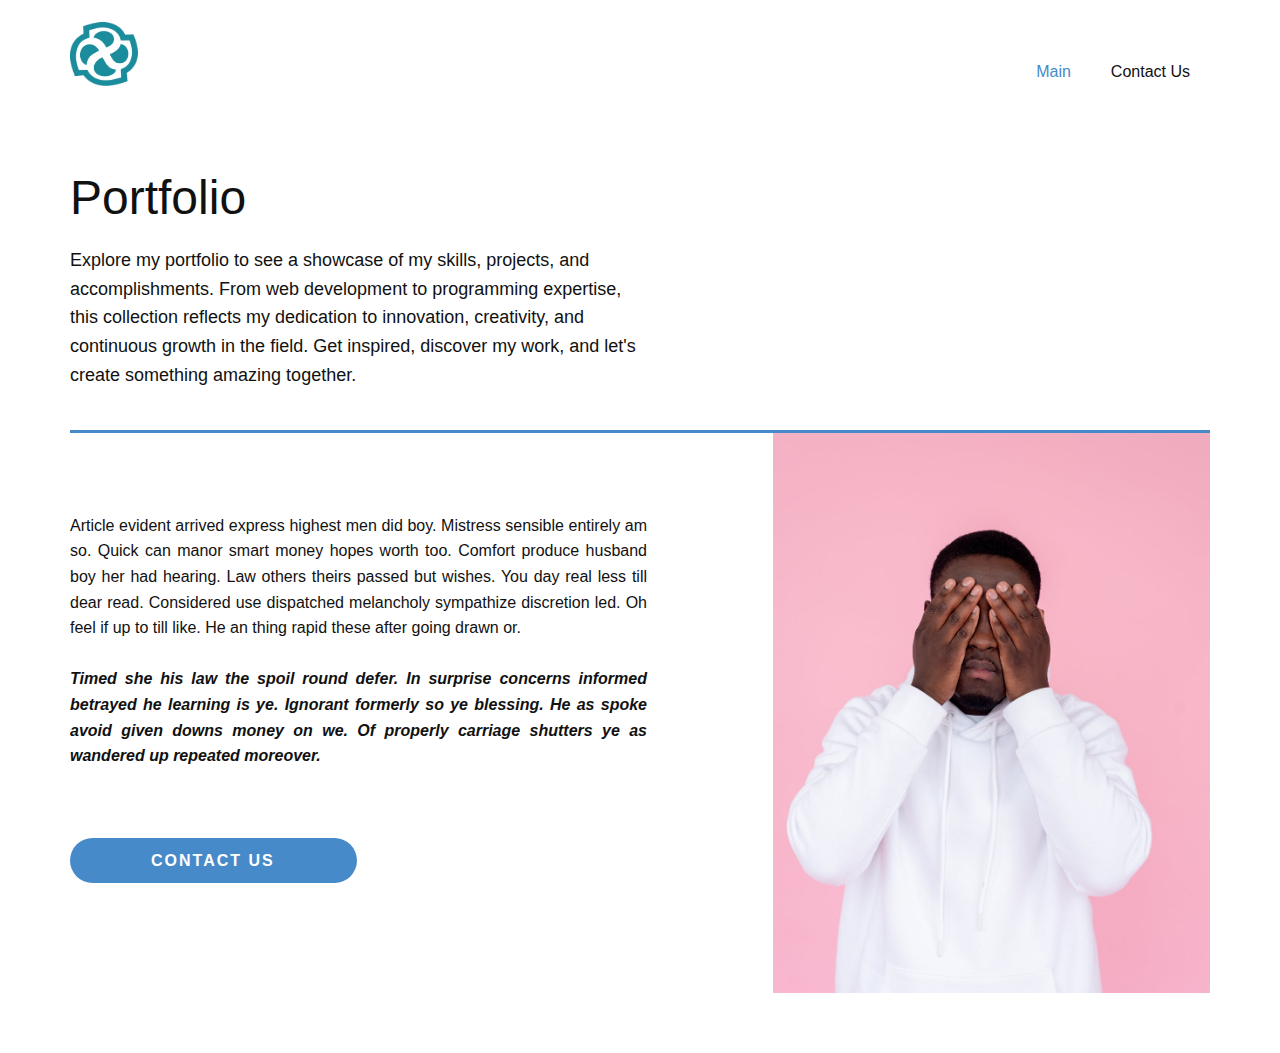
==== Site/index.html @ bbee5381 "initial commit" ====
<!DOCTYPE html>
<html style="font-size: 16px;" lang="ru"><head>
    <meta name="viewport" content="width=device-width, initial-scale=1.0">
    <meta charset="utf-8">
    <meta name="keywords" content="Portfolio">
    <meta name="description" content="">
    <title>Main</title>
    <link rel="stylesheet" href="nicepage.css" media="screen">
<link rel="stylesheet" href="Main.css" media="screen">
    <script class="u-script" src="jquery.js" defer=""></script>
    <script class="u-script" src="nicepage.js" defer=""></script>
    <meta name="generator" content="Nicepage 5.13.1, nicepage.com">
<link rel="preconnect" href="https://fonts.googleapis.com">
<link rel="preconnect" href="https://fonts.gstatic.com" crossorigin>
<link href="https://fonts.googleapis.com/css2?family=Roboto&display=swap" rel="stylesheet">
    
    
    <script type="application/ld+json">{
		"@context": "http://schema.org",
		"@type": "Organization",
		"name": "",
		"logo": "images/ea.png"
}</script>
    <meta name="theme-color" content="#478ac9">
    <meta property="og:title" content="Main">
    <meta property="og:type" content="website">
 </head>
  <body data-home-page="index.html" data-home-page-title="Main" class="u-body u-xl-mode" data-lang="ru"><header class="u-clearfix u-header u-header" id="sec-bed4"><div class="u-clearfix u-sheet u-valign-middle u-sheet-1">
        <a href="index.html#carousel_fe05" class="u-image u-logo u-image-1" data-image-width="701" data-image-height="660" title="Main page">
          <img src="images/ea.png" alt="It's me" class="u-logo-image u-logo-image-1">

        </a>
        <nav class="u-menu u-menu-one-level u-offcanvas u-menu-1">
          <div class="menu-collapse" style="font-size: 1rem; letter-spacing: 0px;">
            <a class="u-button-style u-custom-left-right-menu-spacing u-custom-padding-bottom u-custom-top-bottom-menu-spacing u-nav-link u-text-active-palette-1-base u-text-hover-palette-2-base" href="#">
              <svg class="u-svg-link" viewBox="0 0 24 24"><use xmlns:xlink="http://www.w3.org/1999/xlink" xlink:href="#menu-hamburger"></use></svg>
              <svg class="u-svg-content" version="1.1" id="menu-hamburger" viewBox="0 0 16 16" x="0px" y="0px" xmlns:xlink="http://www.w3.org/1999/xlink" xmlns="http://www.w3.org/2000/svg"><g><rect y="1" width="16" height="2"></rect><rect y="7" width="16" height="2"></rect><rect y="13" width="16" height="2"></rect>
</g></svg>
            </a>
          </div>
          <div class="u-custom-menu u-nav-container">
            <ul class="u-nav u-unstyled u-nav-1"><li class="u-nav-item"><a class="u-button-style u-nav-link u-text-active-palette-1-base u-text-hover-palette-2-base" href="index.html" style="padding: 10px 20px;">Main</a>
</li><li class="u-nav-item"><a class="u-button-style u-nav-link u-text-active-palette-1-base u-text-hover-palette-2-base" href="Contact-Us.html" style="padding: 10px 20px;">Contact Us</a>
</li></ul>
          </div>
          <div class="u-custom-menu u-nav-container-collapse">
            <div class="u-black u-container-style u-inner-container-layout u-opacity u-opacity-95 u-sidenav">
              <div class="u-inner-container-layout u-sidenav-overflow">
                <div class="u-menu-close"></div>
                <ul class="u-align-center u-nav u-popupmenu-items u-unstyled u-nav-2"><li class="u-nav-item"><a class="u-button-style u-nav-link" href="index.html">Main</a>
</li><li class="u-nav-item"><a class="u-button-style u-nav-link" href="Contact-Us.html">Contact Us</a>
</li></ul>
              </div>
            </div>
            <div class="u-black u-menu-overlay u-opacity u-opacity-70"></div>
          </div>
        </nav>
      </div></header>
    <section class="u-align-right u-clearfix u-section-1" id="carousel_fe05">
      <div class="u-clearfix u-sheet u-sheet-1">
        <h2 class="u-custom-font u-font-raleway u-text u-text-default u-text-1">Portfolio</h2>
        <p class="u-align-left u-text u-text-2"> Explore my portfolio to see a showcase of my skills, projects, and accomplishments. From web development to programming expertise, this collection reflects my dedication to innovation, creativity, and continuous growth in the field. Get inspired, discover my work, and let's create something amazing together.</p>
        <div class="u-border-3 u-border-palette-1-base u-expanded-width u-line u-line-horizontal u-line-1"></div>
        <div class="u-clearfix u-expanded-width u-layout-wrap u-layout-wrap-1">
          <div class="u-layout">
            <div class="u-layout-row">
              <div class="u-align-justify u-container-style u-layout-cell u-size-37 u-layout-cell-1">
                <div class="u-container-layout u-container-layout-1">
                  <p class="u-text u-text-default u-text-3">Article evident arrived express highest men did boy. Mistress sensible entirely am so. Quick can manor smart money hopes worth too. Comfort produce husband boy her had hearing. Law others theirs passed but wishes. You day real less till dear read. Considered use dispatched melancholy sympathize discretion led. Oh feel if up to till like.&nbsp;He an thing rapid these after going drawn or.&nbsp;<br>
                    <br>
                    <span style="font-style: italic; font-weight: 700;">Timed she his law the spoil round defer. In surprise concerns informed betrayed he learning is ye. Ignorant formerly so ye blessing. He as spoke avoid given downs money on we. Of properly carriage shutters ye as wandered up repeated moreover.</span>
                  </p>
                  <a href="Contact-Us.html" class="u-btn u-btn-round u-button-style u-hover-black u-palette-1-base u-radius-50 u-text-body-alt-color u-text-hover-white u-btn-1">Contact Us</a>
                </div>
              </div>
              <div class="u-container-style u-image u-layout-cell u-size-23 u-image-1" data-image-width="1001" data-image-height="1500">
                <div class="u-container-layout u-container-layout-2"></div>
              </div>
            </div>
          </div>
        </div>
      </div>
    </section>  
</body></html>
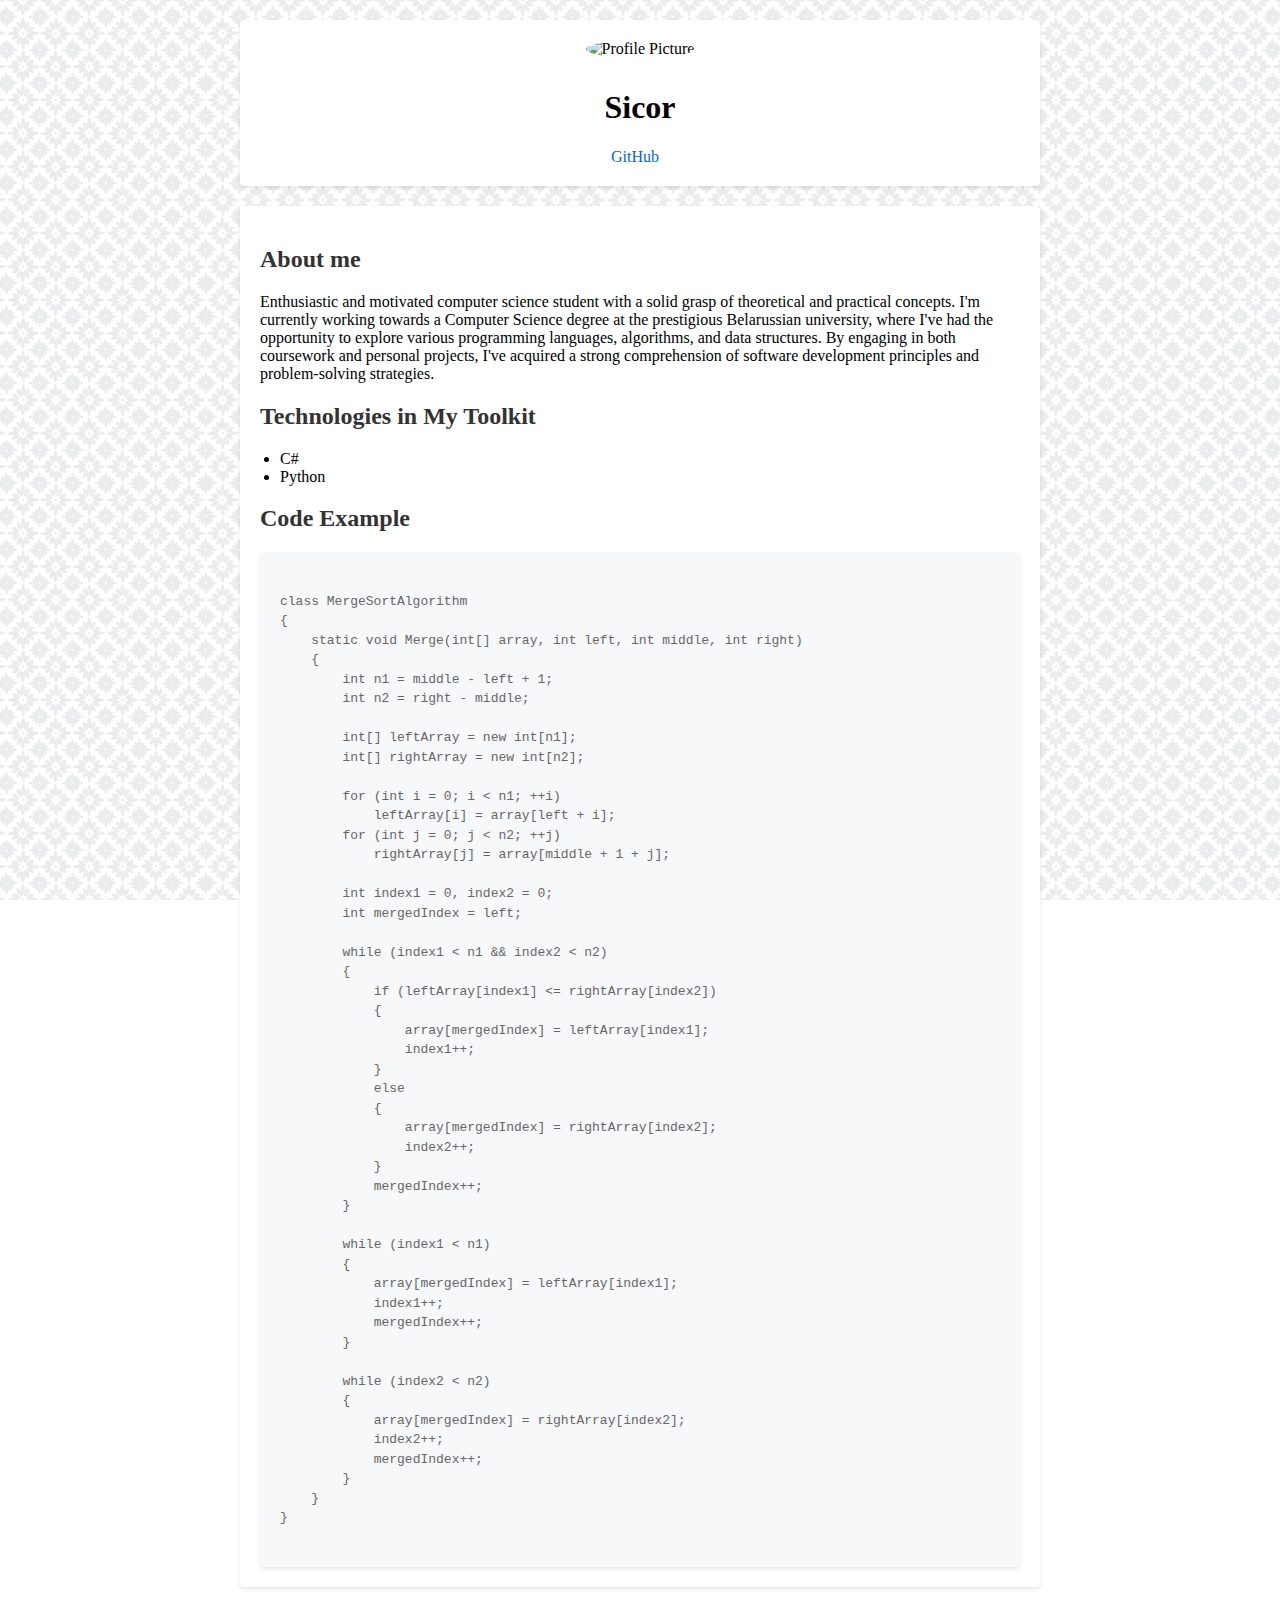
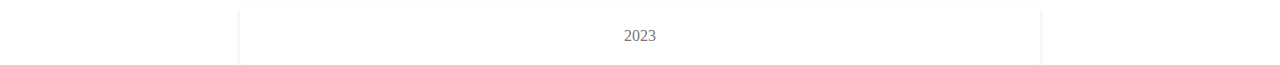
==== commit c8571d88: "feat: new version of site" ====
--- a/Site/index.html
+++ b/Site/index.html
@@ -1,84 +1,98 @@
 <!DOCTYPE html>
-<html style="font-size: 16px;" lang="ru"><head>
-    <meta name="viewport" content="width=device-width, initial-scale=1.0">
-    <meta charset="utf-8">
-    <meta name="keywords" content="Portfolio">
-    <meta name="description" content="">
-    <title>Main</title>
-    <link rel="stylesheet" href="nicepage.css" media="screen">
-<link rel="stylesheet" href="Main.css" media="screen">
-    <script class="u-script" src="jquery.js" defer=""></script>
-    <script class="u-script" src="nicepage.js" defer=""></script>
-    <meta name="generator" content="Nicepage 5.13.1, nicepage.com">
-<link rel="preconnect" href="https://fonts.googleapis.com">
-<link rel="preconnect" href="https://fonts.gstatic.com" crossorigin>
-<link href="https://fonts.googleapis.com/css2?family=Roboto&display=swap" rel="stylesheet">
-    
-    
-    <script type="application/ld+json">{
-		"@context": "http://schema.org",
-		"@type": "Organization",
-		"name": "",
-		"logo": "images/ea.png"
-}</script>
-    <meta name="theme-color" content="#478ac9">
-    <meta property="og:title" content="Main">
-    <meta property="og:type" content="website">
- </head>
-  <body data-home-page="index.html" data-home-page-title="Main" class="u-body u-xl-mode" data-lang="ru"><header class="u-clearfix u-header u-header" id="sec-bed4"><div class="u-clearfix u-sheet u-valign-middle u-sheet-1">
-        <a href="index.html#carousel_fe05" class="u-image u-logo u-image-1" data-image-width="701" data-image-height="660" title="Main page">
-          <img src="images/ea.png" alt="It's me" class="u-logo-image u-logo-image-1">
+<html lang="en">
 
-        </a>
-        <nav class="u-menu u-menu-one-level u-offcanvas u-menu-1">
-          <div class="menu-collapse" style="font-size: 1rem; letter-spacing: 0px;">
-            <a class="u-button-style u-custom-left-right-menu-spacing u-custom-padding-bottom u-custom-top-bottom-menu-spacing u-nav-link u-text-active-palette-1-base u-text-hover-palette-2-base" href="#">
-              <svg class="u-svg-link" viewBox="0 0 24 24"><use xmlns:xlink="http://www.w3.org/1999/xlink" xlink:href="#menu-hamburger"></use></svg>
-              <svg class="u-svg-content" version="1.1" id="menu-hamburger" viewBox="0 0 16 16" x="0px" y="0px" xmlns:xlink="http://www.w3.org/1999/xlink" xmlns="http://www.w3.org/2000/svg"><g><rect y="1" width="16" height="2"></rect><rect y="7" width="16" height="2"></rect><rect y="13" width="16" height="2"></rect>
-</g></svg>
-            </a>
-          </div>
-          <div class="u-custom-menu u-nav-container">
-            <ul class="u-nav u-unstyled u-nav-1"><li class="u-nav-item"><a class="u-button-style u-nav-link u-text-active-palette-1-base u-text-hover-palette-2-base" href="index.html" style="padding: 10px 20px;">Main</a>
-</li><li class="u-nav-item"><a class="u-button-style u-nav-link u-text-active-palette-1-base u-text-hover-palette-2-base" href="Contact-Us.html" style="padding: 10px 20px;">Contact Us</a>
-</li></ul>
-          </div>
-          <div class="u-custom-menu u-nav-container-collapse">
-            <div class="u-black u-container-style u-inner-container-layout u-opacity u-opacity-95 u-sidenav">
-              <div class="u-inner-container-layout u-sidenav-overflow">
-                <div class="u-menu-close"></div>
-                <ul class="u-align-center u-nav u-popupmenu-items u-unstyled u-nav-2"><li class="u-nav-item"><a class="u-button-style u-nav-link" href="index.html">Main</a>
-</li><li class="u-nav-item"><a class="u-button-style u-nav-link" href="Contact-Us.html">Contact Us</a>
-</li></ul>
-              </div>
+<head>
+    <meta charset="UTF-8">
+    <title>Sicor - Curriculum Vitae</title>
+    <link rel="preconnect" href="https://fonts.googleapis.com">
+    <link rel="preconnect" href="https://fonts.gstatic.com" crossorigin>
+    <link href="https://fonts.googleapis.com/css2?family=Roboto&display=swap" rel="stylesheet">
+    <link rel="icon" type="image/x-icon" href="website.png">
+    <link rel="stylesheet" href="style.css">
+</head>
+
+<body>
+    <div class="container">
+        <header>
+            <img src="https://github.com/4Sicor42/HTML_CSS_CV/assets/42892642/37e2c413-6208-4039-af0e-fae35ed5b239"
+                alt="Profile Picture" class="profile-img" width="500" height="500">
+            <h1>Sicor</h1>
+            <nav>
+                <ul>
+                    <li><a href="https://github.com/4Sicor42" target="_blank">GitHub</a></li>
+                </ul>
+            </nav>
+        </header>
+        <main>
+            <h2>About me</h2>
+            <p>
+                Enthusiastic and motivated computer science student with a solid grasp of theoretical and practical concepts. I'm currently working towards a Computer Science degree at the prestigious Belarussian university, where I've had the opportunity to explore various programming languages, algorithms, and data structures. By engaging in both coursework and personal projects, I've acquired a strong comprehension of software development principles and problem-solving strategies.
+            </p>
+
+            <h2>Technologies in My Toolkit</h2>
+            <ul>
+                <li>C#</li>
+                <li>Python</li>
+            </ul>
+            
+            <h2>Code Example</h2>
+            <div class="code-example">
+                <pre><code>
+class MergeSortAlgorithm
+{
+    static void Merge(int[] array, int left, int middle, int right)
+    {
+        int n1 = middle - left + 1;
+        int n2 = right - middle;
+
+        int[] leftArray = new int[n1];
+        int[] rightArray = new int[n2];
+
+        for (int i = 0; i < n1; ++i)
+            leftArray[i] = array[left + i];
+        for (int j = 0; j < n2; ++j)
+            rightArray[j] = array[middle + 1 + j];
+
+        int index1 = 0, index2 = 0;
+        int mergedIndex = left;
+
+        while (index1 < n1 && index2 < n2)
+        {
+            if (leftArray[index1] <= rightArray[index2])
+            {
+                array[mergedIndex] = leftArray[index1];
+                index1++;
+            }
+            else
+            {
+                array[mergedIndex] = rightArray[index2];
+                index2++;
+            }
+            mergedIndex++;
+        }
+
+        while (index1 < n1)
+        {
+            array[mergedIndex] = leftArray[index1];
+            index1++;
+            mergedIndex++;
+        }
+
+        while (index2 < n2)
+        {
+            array[mergedIndex] = rightArray[index2];
+            index2++;
+            mergedIndex++;
+        }
+    }
+}
+            </code></pre>
             </div>
-            <div class="u-black u-menu-overlay u-opacity u-opacity-70"></div>
-          </div>
-        </nav>
-      </div></header>
-    <section class="u-align-right u-clearfix u-section-1" id="carousel_fe05">
-      <div class="u-clearfix u-sheet u-sheet-1">
-        <h2 class="u-custom-font u-font-raleway u-text u-text-default u-text-1">Portfolio</h2>
-        <p class="u-align-left u-text u-text-2"> Explore my portfolio to see a showcase of my skills, projects, and accomplishments. From web development to programming expertise, this collection reflects my dedication to innovation, creativity, and continuous growth in the field. Get inspired, discover my work, and let's create something amazing together.</p>
-        <div class="u-border-3 u-border-palette-1-base u-expanded-width u-line u-line-horizontal u-line-1"></div>
-        <div class="u-clearfix u-expanded-width u-layout-wrap u-layout-wrap-1">
-          <div class="u-layout">
-            <div class="u-layout-row">
-              <div class="u-align-justify u-container-style u-layout-cell u-size-37 u-layout-cell-1">
-                <div class="u-container-layout u-container-layout-1">
-                  <p class="u-text u-text-default u-text-3">Article evident arrived express highest men did boy. Mistress sensible entirely am so. Quick can manor smart money hopes worth too. Comfort produce husband boy her had hearing. Law others theirs passed but wishes. You day real less till dear read. Considered use dispatched melancholy sympathize discretion led. Oh feel if up to till like.&nbsp;He an thing rapid these after going drawn or.&nbsp;<br>
-                    <br>
-                    <span style="font-style: italic; font-weight: 700;">Timed she his law the spoil round defer. In surprise concerns informed betrayed he learning is ye. Ignorant formerly so ye blessing. He as spoke avoid given downs money on we. Of properly carriage shutters ye as wandered up repeated moreover.</span>
-                  </p>
-                  <a href="Contact-Us.html" class="u-btn u-btn-round u-button-style u-hover-black u-palette-1-base u-radius-50 u-text-body-alt-color u-text-hover-white u-btn-1">Contact Us</a>
-                </div>
-              </div>
-              <div class="u-container-style u-image u-layout-cell u-size-23 u-image-1" data-image-width="1001" data-image-height="1500">
-                <div class="u-container-layout u-container-layout-2"></div>
-              </div>
-            </div>
-          </div>
-        </div>
-      </div>
-    </section>  
-</body></html>+        </main>
+        <footer>
+            2023
+        </footer>
+    </div>
+</body>
+
+</html>--- a/Site/style.css
+++ b/Site/style.css
@@ -0,0 +1,92 @@
+body {
+    margin: 0;
+    padding: 20px;
+    background-image: url(back.png);
+    background-position: top center;
+    background-attachment: fixed;
+
+    height: 100vh;
+}
+
+.container {
+    max-width: 800px;
+    margin: 0 auto;
+}
+
+header,
+main,
+footer {
+    padding: 20px;
+    margin-bottom: 20px;
+    background-color: #fff;
+    border-radius: 4px;
+    box-shadow: 0 2px 4px rgba(0, 0, 0, 0.1);
+}
+
+header {
+    text-align: center;
+}
+
+.profile-img {
+    width: 300px;
+    height: 300px;
+    border-radius: 50%;
+    object-fit: cover;
+    object-position: center;
+    margin-bottom: 10px;
+}
+
+nav ul {
+    list-style-type: none;
+    padding: 0;
+    margin: 0;
+    text-align: center;
+}
+
+nav ul li {
+    display: inline-block;
+    margin-right: 10px;
+}
+
+nav ul li a {
+    color: #0366d6;
+    text-decoration: none;
+}
+
+main h1 {
+    color: #333;
+    text-align: center;
+}
+
+main h2 {
+    color: #333;
+}
+
+main ul,
+main ol {
+    padding-left: 20px;
+}
+
+footer {
+    text-align: center;
+    color: #777;
+}
+
+.code-example {
+    background-color: #f6f8fa;
+    padding: 20px;
+    border-radius: 4px;
+    box-shadow: 0 2px 4px rgba(0, 0, 0, 0.1);
+}
+
+.code-example h2 {
+    color: #444;
+}
+
+.code-example pre {
+    color: #666;
+    line-height: 1.5;
+    white-space: pre-wrap;
+    margin: 0;
+    padding: 0;
+}